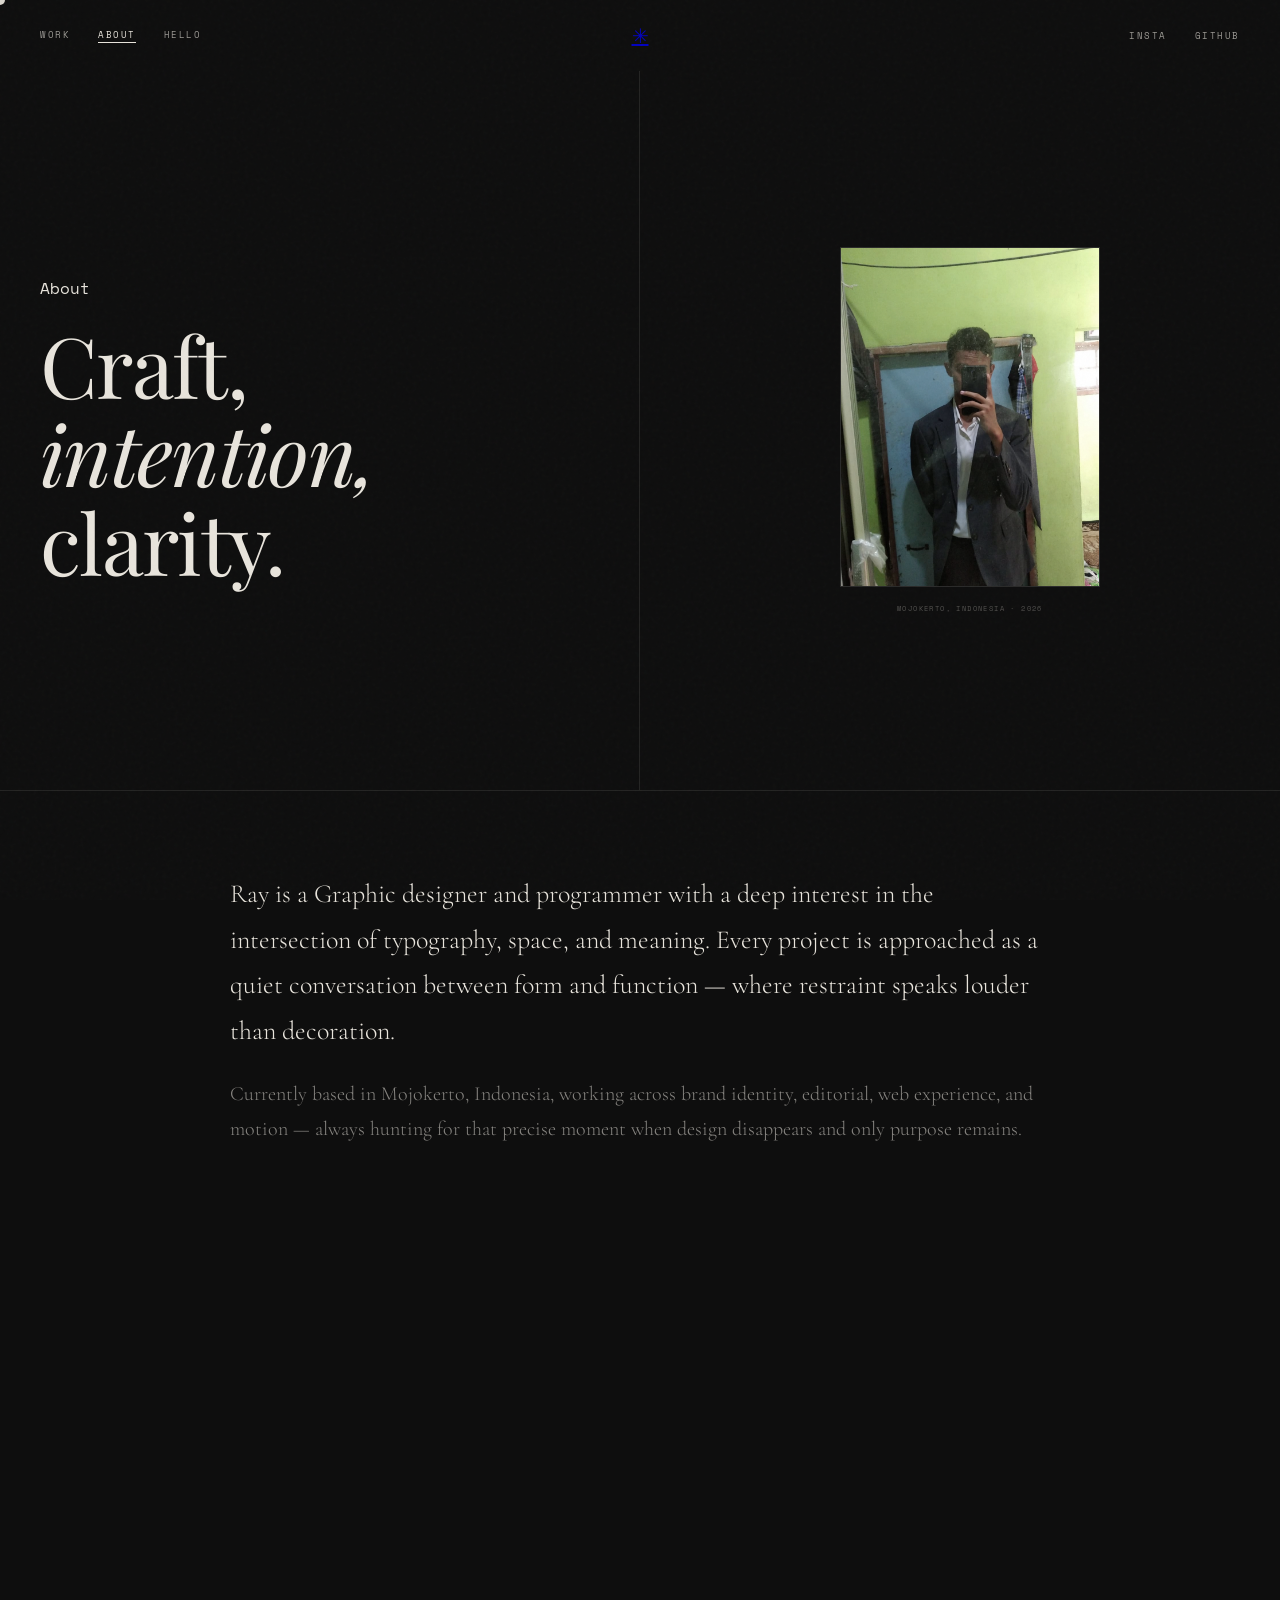
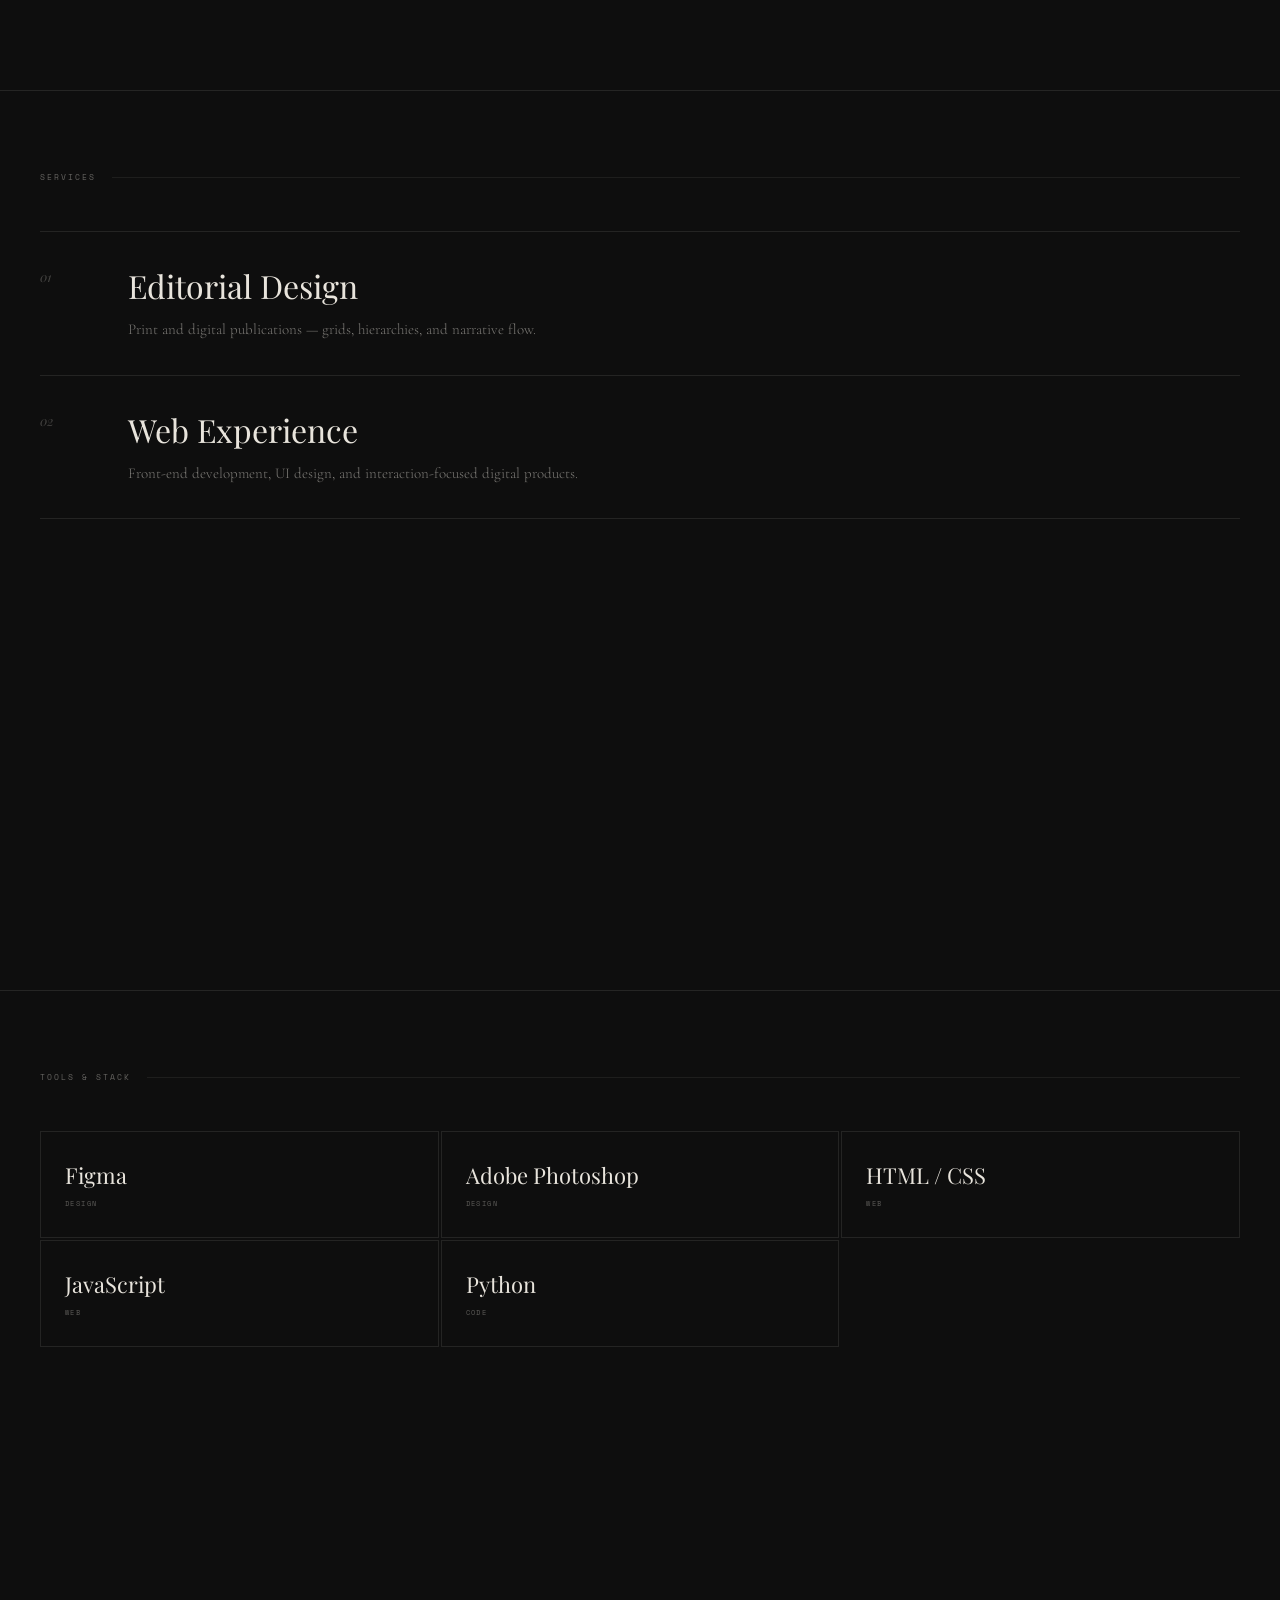
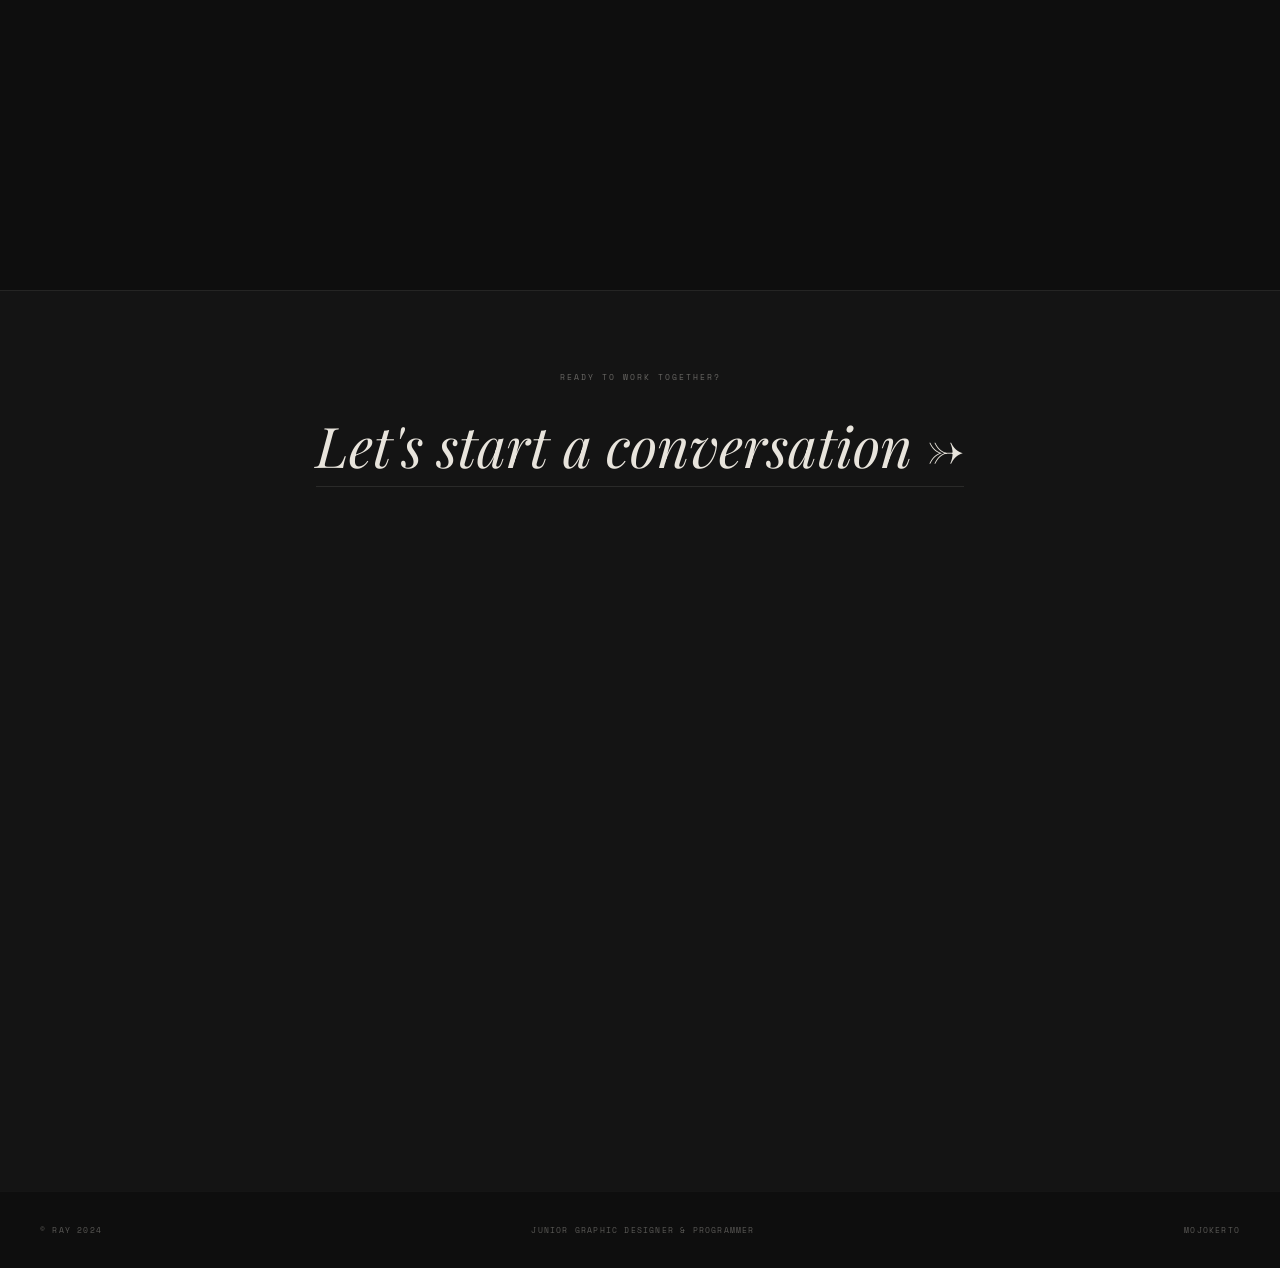
==== about.html @ fd2393e9 "publishing" ====
<!doctype html>
<html lang="en">
  <head>
    <meta charset="UTF-8" />
    <meta name="viewport" content="width=device-width, initial-scale=1.0" />
    <title>About — Ray · Visual Designer</title>
    <meta
      name="description"
      content="Ray is a junior graphic designer and programmer based in Mojokerto, Indonesia, fascinated by typography, space, and meaning."
    />
    <link
      href="https://fonts.googleapis.com/css2?family=Playfair+Display:ital,wght@0,400;0,700;0,900;1,400;1,700&family=Cormorant+Garamond:ital,wght@0,300;0,400;0,600;1,300;1,400&family=Space+Mono:wght@400;700&display=swap"
      rel="stylesheet"
    />
    <link rel="stylesheet" href="css/style.css" />
    <link rel="stylesheet" href="css/about.css" />
  </head>

  <body>
    <div class="cursor" id="cursor"></div>

    <!-- ══ NAV ══ -->
    <nav>
      <div class="nav-group">
        <a class="nav-link" href="work.html">Work</a>
        <a class="nav-link active" href="about.html">About</a>
        <a class="nav-link" href="contact.html">Hello</a>
      </div>
      <a class="nav-center" href="index.html">✳</a>
      <div class="nav-group">
        <a
          class="nav-link"
          href="https://www.instagram.com/meofcrayy/"
          target="_blank"
          rel="noopener"
          >Insta</a
        >
        <a
          class="nav-link"
          href="https://github.com/pace-beepbeep"
          target="_blank"
          rel="noopener"
          >GitHub</a
        >
      </div>
    </nav>

    <!-- ══ INTRO ══ -->
    <header class="ab-intro">
      <div class="ab-intro-left">
        <span class="page-eyebrow">About</span>
        <h1 class="ab-title">Craft,<br /><em>intention,</em><br />clarity.</h1>
      </div>
      <div class="ab-intro-right">
        <div class="ab-portrait">
          <div class="ab-portrait-inner">
            <img
              class="ab-portrait-photo"
              src="images/myphoto.jpeg"
              alt="Ray — Junior Graphic Designer & Programmer"
              onerror="
                this.style.display = 'none';
                this.parentElement.classList.add('ab-portrait-fallback');
              "
            />
          </div>
          <div class="ab-portrait-caption">Mojokerto, Indonesia · 2026</div>
        </div>
      </div>
    </header>

    <!-- ══ BIO ══ -->
    <section class="ab-bio">
      <div class="ab-bio-inner">
        <p class="ab-statement">
          Ray is a Graphic designer and programmer with a deep interest in the
          intersection of typography, space, and meaning. Every project is
          approached as a quiet conversation between form and function — where
          restraint speaks louder than decoration.
        </p>
        <p class="ab-statement ab-statement--secondary">
          Currently based in Mojokerto, Indonesia, working across brand
          identity, editorial, web experience, and motion — always hunting for
          that precise moment when design disappears and only purpose remains.
        </p>
      </div>
    </section>

    <!-- ══ SERVICES ══ -->
    <section class="ab-services">
      <p class="section-label">Services</p>
      <ul class="ab-service-list">
        <li class="ab-service-item">
          <span class="ab-service-num">01</span>
          <div class="ab-service-body">
            <h2 class="ab-service-title">Editorial Design</h2>
            <p class="ab-service-desc">
              Print and digital publications — grids, hierarchies, and narrative
              flow.
            </p>
          </div>
        </li>
        <li class="ab-service-item">
          <span class="ab-service-num">02</span>
          <div class="ab-service-body">
            <h2 class="ab-service-title">Web Experience</h2>
            <p class="ab-service-desc">
              Front-end development, UI design, and interaction-focused digital
              products.
            </p>
          </div>
        </li>
      </ul>
    </section>

    <!-- ══ STACK ══ -->
    <section class="ab-stack">
      <p class="section-label">Tools &amp; Stack</p>
      <div class="ab-stack-grid">
        <div class="ab-stack-item">
          <span class="ab-stack-name">Figma</span>
          <span class="ab-stack-cat">Design</span>
        </div>
        <div class="ab-stack-item">
          <span class="ab-stack-name">Adobe Photoshop</span>
          <span class="ab-stack-cat">Design</span>
        </div>
        <div class="ab-stack-item">
          <span class="ab-stack-name">HTML / CSS</span>
          <span class="ab-stack-cat">Web</span>
        </div>
        <div class="ab-stack-item">
          <span class="ab-stack-name">JavaScript</span>
          <span class="ab-stack-cat">Web</span>
        </div>
        <div class="ab-stack-item">
          <span class="ab-stack-name">Python</span>
          <span class="ab-stack-cat">Code</span>
        </div>
      </div>
    </section>

    <!-- ══ CTA ══ -->
    <section class="ab-cta">
      <p class="ab-cta-label">Ready to work together?</p>
      <a class="ab-cta-link" href="contact.html"
        >Let's start a conversation →</a
      >
    </section>

    <!-- ══ FOOTER ══ -->
    <footer>
      <span>© Ray 2024</span>
      <span>Junior Graphic Designer &amp; Programmer</span>
      <span>Mojokerto</span>
    </footer>

    <script src="script/pages.js"></script>
  </body>
</html>
---- css/style.css ----
*, *::before, *::after {
    margin: 0; padding: 0; box-sizing: border-box;
  }

  :root {
    --bg: #0e0e0e;
    --bg-alt: #141414;
    --ink: #e8e4dc;
    --ink-muted: rgba(232,228,220,0.45);
    --ink-faint: rgba(232,228,220,0.1);
    --white: #1a1a1a;
    --serif: 'Playfair Display', Georgia, serif;
    --serif2: 'Cormorant Garamond', Georgia, serif;
    --mono: 'Space Mono', monospace;
  }

  html { scroll-behavior: smooth; }

  body {
    background: var(--bg);
    color: var(--ink);
    font-family: var(--mono);
    cursor: none;
    overflow-x: hidden;
  }

  /* ── CUSTOM CURSOR ── */
  .cursor {
    position: fixed;
    width: 10px; height: 10px;
    background: var(--ink);
    border-radius: 50%;
    pointer-events: none;
    transform: translate(-50%, -50%);
    transition: width 0.2s, height 0.2s, opacity 0.2s;
    z-index: 9999;
    mix-blend-mode: difference;
  }
  .cursor.expanded {
    width: 44px; height: 44px;
    background: transparent;
    border: 1px solid var(--ink);
  }

  /* ── GRAIN OVERLAY ── */
  body::after {
    content: '';
    position: fixed;
    inset: 0;
    background-image: url("data:image/svg+xml,%3Csvg viewBox='0 0 256 256' xmlns='http://www.w3.org/2000/svg'%3E%3Cfilter id='noise'%3E%3CfeTurbulence type='fractalNoise' baseFrequency='0.9' numOctaves='4' stitchTiles='stitch'/%3E%3C/filter%3E%3Crect width='100%25' height='100%25' filter='url(%23noise)' opacity='0.035'/%3E%3C/svg%3E");
    pointer-events: none;
    z-index: 9998;
    opacity: 0.6;
  }

  /* ── PAGE SECTIONS ── */
  section { min-height: 100vh; }

  /* ══════════════════════════════
     HERO
  ══════════════════════════════ */
  #hero {
    position: relative;
    display: flex;
    flex-direction: column;
    background: var(--bg);
    overflow: hidden;
  }

  /* NAV */
  nav {
    display: flex;
    justify-content: space-between;
    align-items: center;
    padding: 28px 40px;
    position: relative;
    z-index: 10;
    animation: fadeUp 1s 0.1s both;
  }
  .nav-group { display: flex; gap: 28px; }
  .nav-link {
    font-size: 8.5px;
    letter-spacing: 0.18em;
    text-transform: uppercase;
    color: var(--ink);
    text-decoration: none;
    opacity: 0.65;
    transition: opacity 0.25s;
  }
  .nav-link:hover { opacity: 1; }
  .nav-link.active {
    opacity: 1;
    border-bottom: 1px solid var(--ink);
    padding-bottom: 1px;
  }
  .nav-center {
    position: absolute;
    left: 50%;
    transform: translateX(-50%);
    font-size: 20px;
    line-height: 1;
    opacity: 0.8;
    animation: spin 20s linear infinite;
  }
  @keyframes spin { to { transform: translateX(-50%) rotate(360deg); } }

  /* EDITION LABEL */
  .edition-label {
    position: absolute;
    left: 40px;
    top: 50%;
    transform: translateY(-50%) rotate(180deg);
    font-size: 7.5px;
    letter-spacing: 0.2em;
    text-transform: uppercase;
    color: var(--ink);
    opacity: 0.35;
    writing-mode: vertical-lr;
    animation: fadeUp 1.2s 0.6s both;
  }

  /* HERO NAME */
  .hero-wrap {
    flex: 1;
    display: flex;
    align-items: center;
    justify-content: center;
    padding: 0 80px;
    position: relative;
  }
  .hero-name {
    font-family: var(--serif);
    font-size: clamp(110px, 22vw, 220px);
    font-weight: 900;
    letter-spacing: -0.03em;
    line-height: 0.85;
    color: var(--ink);
    position: relative;
    z-index: 2;
    animation: nameReveal 1.4s 0.3s cubic-bezier(0.16, 1, 0.3, 1) both;
    user-select: none;
  }
  .hero-name .outline-letter {
    -webkit-text-stroke: 1.5px var(--ink);
    color: transparent;
  }
  .hero-name sup {
    font-family: var(--mono);
    font-size: clamp(11px, 1.5vw, 17px);
    font-weight: 400;
    vertical-align: super;
    letter-spacing: 0.05em;
    opacity: 0.5;
    -webkit-text-stroke: 0;
    color: var(--ink);
  }

  /* Decorative line across hero */
  .hero-line {
    position: absolute;
    left: 0; right: 0;
    height: 1px;
    background: var(--ink-faint);
    top: 48%;
    z-index: 1;
    animation: expandLine 1.2s 0.8s ease both;
    transform-origin: center;
  }
  @keyframes expandLine { from { transform: scaleX(0); } to { transform: scaleX(1); } }

  /* BIO */
  .bio-strip {
    display: flex;
    justify-content: space-between;
    align-items: flex-end;
    padding: 20px 40px 32px;
    border-top: 1px solid var(--ink-faint);
    animation: fadeUp 1s 0.9s both;
  }
  .bio-text {
    font-size: 7.5px;
    letter-spacing: 0.1em;
    line-height: 2;
    text-transform: uppercase;
    opacity: 0.55;
    max-width: 300px;
  }
  .bio-right { text-align: right; }
  .scroll-hint {
    font-size: 7.5px;
    letter-spacing: 0.15em;
    text-transform: uppercase;
    opacity: 0.35;
    display: flex;
    align-items: center;
    gap: 8px;
  }
  .scroll-hint::after {
    content: '';
    display: block;
    width: 28px; height: 1px;
    background: var(--ink);
    opacity: 0.4;
  }

  /* ══════════════════════════════
     WORK SECTION
  ══════════════════════════════ */
  #work {
    background: var(--ink);
    color: var(--white);
    padding: 80px 40px;
    min-height: auto;
  }
  .section-label {
    font-size: 8px;
    letter-spacing: 0.25em;
    text-transform: uppercase;
    opacity: 0.4;
    margin-bottom: 48px;
    display: flex;
    align-items: center;
    gap: 16px;
  }
  .section-label::after {
    content: '';
    flex: 1;
    height: 1px;
    background: currentColor;
    opacity: 0.2;
  }

  .work-grid {
    display: grid;
    grid-template-columns: repeat(3, 1fr);
    gap: 2px;
  }
  .work-item {
    position: relative;
    aspect-ratio: 4/3;
    overflow: hidden;
    background: #1a1a1a;
    cursor: none;
  }
  .work-item:hover .work-overlay { opacity: 1; }
  .work-item:hover .work-img { transform: scale(1.04); }
  .work-img {
    width: 100%; height: 100%;
    object-fit: cover;
    display: block;
    transition: transform 0.6s cubic-bezier(0.16,1,0.3,1);
    background: linear-gradient(135deg, #1c1c1c 0%, #333 100%);
  }
  .work-placeholder {
    width: 100%; height: 100%;
    display: flex;
    align-items: center;
    justify-content: center;
    transition: transform 0.6s cubic-bezier(0.16,1,0.3,1);
  }
  .work-placeholder-inner {
    font-family: var(--serif);
    font-style: italic;
    font-size: 13px;
    color: rgba(255,255,255,0.15);
    letter-spacing: 0.1em;
  }
  .work-overlay {
    position: absolute;
    inset: 0;
    background: rgba(14,14,14,0.85);
    display: flex;
    flex-direction: column;
    justify-content: flex-end;
    padding: 24px;
    opacity: 0;
    transition: opacity 0.35s;
  }
  .work-title {
    font-family: var(--serif);
    font-size: 22px;
    font-weight: 400;
    color: var(--white);
    margin-bottom: 6px;
  }
  .work-tag {
    font-size: 8px;
    letter-spacing: 0.2em;
    text-transform: uppercase;
    opacity: 0.5;
  }

  /* Certificate image inside work-item */
  .cert-img {
    width: 100%; height: 100%;
    object-fit: cover;
    display: block;
    transition: transform 0.6s cubic-bezier(0.16,1,0.3,1);
  }
  .cert-item:hover .cert-img { transform: scale(1.04); }

  /* Broken image fallback */
  .cert-broken {
    background: linear-gradient(135deg, #1c1c1c 0%, #2a2a2a 100%);
    display: flex; align-items: center; justify-content: center;
  }
  .cert-broken::after {
    content: 'Gambar tidak ditemukan';
    font-size: 8px;
    letter-spacing: 0.15em;
    text-transform: uppercase;
    color: rgba(232,228,220,0.2);
  }

  /* Cert overlay text overrides */
  .cert-overlay .work-title {
    color: #ffffff;
    font-weight: 700;
  }
  .cert-overlay .work-tag {
    color: #ffffff;
    opacity: 0.75;
  }

  /* Cert overlay extras */
  .cert-num {
    font-family: var(--serif);
    font-style: italic;
    font-size: 11px;
    opacity: 0.3;
    margin-bottom: auto;
    display: block;
  }
  .cert-view-hint {
    font-size: 7px;
    letter-spacing: 0.18em;
    text-transform: uppercase;
    opacity: 0.4;
    margin-top: 6px;
    display: block;
  }

  /* Empty state */
  .cert-empty {
    text-align: center;
    padding: 64px 40px;
    font-size: 8px;
    letter-spacing: 0.18em;
    text-transform: uppercase;
    opacity: 0.3;
  }
  .cert-empty code {
    font-family: var(--mono);
    background: var(--ink-faint);
    padding: 2px 6px;
    border-radius: 2px;
    opacity: 1;
  }

  /* ══════════════════════════════
     LIGHTBOX
  ══════════════════════════════ */
  .lightbox {
    position: fixed;
    inset: 0;
    background: rgba(10,10,10,0.96);
    z-index: 10000;
    display: flex;
    align-items: center;
    justify-content: center;
    opacity: 0;
    pointer-events: none;
    transition: opacity 0.35s;
    backdrop-filter: blur(6px);
  }
  .lightbox.active {
    opacity: 1;
    pointer-events: all;
  }
  .lightbox-close {
    position: absolute;
    top: 28px; right: 36px;
    background: none;
    border: 1px solid var(--ink-faint);
    color: var(--ink);
    font-size: 14px;
    width: 40px; height: 40px;
    border-radius: 50%;
    cursor: none;
    display: flex; align-items: center; justify-content: center;
    transition: border-color 0.25s, opacity 0.25s;
    opacity: 0.5;
  }
  .lightbox-close:hover { opacity: 1; border-color: var(--ink); }
  .lightbox-inner {
    display: flex;
    flex-direction: column;
    align-items: center;
    gap: 24px;
    max-width: min(90vw, 900px);
    max-height: 90vh;
    animation: fadeUp 0.4s cubic-bezier(0.16,1,0.3,1);
  }
  .lightbox-img {
    max-width: 100%;
    max-height: 70vh;
    object-fit: contain;
    border: 1px solid var(--ink-faint);
    display: block;
  }
  .lightbox-caption { text-align: center; }
  .lightbox-title {
    font-family: var(--serif);
    font-size: 20px;
    font-weight: 400;
    letter-spacing: -0.01em;
    margin-bottom: 6px;
  }
  .lightbox-tag {
    font-size: 7.5px;
    letter-spacing: 0.2em;
    text-transform: uppercase;
    opacity: 0.4;
  }

  /* ══════════════════════════════
     SKILLS SECTION
  ══════════════════════════════ */
  #skills {
    background: var(--bg);
    padding: 80px 40px;
    min-height: auto;
    border-top: 1px solid var(--ink-faint);
  }
  .skill-section-label {
    color: var(--ink);
    margin-bottom: 56px;
  }
  .skills-grid {
    display: grid;
    grid-template-columns: repeat(4, 1fr);
    gap: 2px;
  }
  .skill-card {
    position: relative;
    display: flex;
    flex-direction: column;
    align-items: center;
    justify-content: center;
    gap: 16px;
    padding: 48px 24px;
    border: 1px solid var(--ink-faint);
    background: var(--bg-alt);
    cursor: none;
    overflow: hidden;
    transition: border-color 0.35s, background 0.35s;
  }
  .skill-card::before {
    content: attr(data-skill);
    position: absolute;
    bottom: -10px;
    right: -4px;
    font-family: var(--serif);
    font-style: italic;
    font-size: 64px;
    font-weight: 700;
    color: var(--ink);
    opacity: 0.03;
    letter-spacing: -0.04em;
    pointer-events: none;
    transition: opacity 0.4s, transform 0.4s;
    transform: translateY(6px);
  }
  .skill-card:hover::before {
    opacity: 0.07;
    transform: translateY(0);
  }
  .skill-card:hover {
    border-color: rgba(232,228,220,0.2);
    background: #181818;
  }
  .skill-card:hover .skill-icon-wrap {
    transform: translateY(-4px);
  }
  .skill-icon-wrap {
    width: 52px;
    height: 52px;
    display: flex;
    align-items: center;
    justify-content: center;
    border: 1px solid var(--ink-faint);
    border-radius: 2px;
    padding: 12px;
    transition: transform 0.4s cubic-bezier(0.16,1,0.3,1), border-color 0.35s;
    background: rgba(232,228,220,0.03);
  }
  .skill-card:hover .skill-icon-wrap {
    border-color: rgba(232,228,220,0.25);
  }
  .skill-svg {
    width: 100%;
    height: 100%;
    color: var(--ink);
    opacity: 0.7;
    transition: opacity 0.3s;
  }
  .skill-card:hover .skill-svg {
    opacity: 1;
  }
  .skill-name {
    font-family: var(--serif);
    font-size: 15px;
    font-weight: 400;
    color: var(--ink);
    letter-spacing: 0.03em;
    position: relative;
    z-index: 1;
  }
  .skill-tag {
    font-size: 7px;
    letter-spacing: 0.22em;
    text-transform: uppercase;
    color: var(--ink);
    opacity: 0.3;
    position: relative;
    z-index: 1;
  }

  /* ══════════════════════════════
     ABOUT SECTION
  ══════════════════════════════ */
  #about {
    background: var(--bg-alt);
    display: grid;
    grid-template-columns: 1fr 1fr;
    min-height: 80vh;
  }
  .about-left {
    padding: 80px 60px 80px 40px;
    border-right: 1px solid var(--ink-faint);
    display: flex;
    flex-direction: column;
    justify-content: center;
  }
  .about-heading {
    font-family: var(--serif);
    font-size: clamp(42px, 6vw, 72px);
    font-weight: 400;
    line-height: 1.05;
    letter-spacing: -0.02em;
    margin-bottom: 32px;
  }
  .about-heading em { font-style: italic; }
  .about-body {
    font-family: var(--serif2);
    font-size: 17px;
    line-height: 1.85;
    color: rgba(232,228,220,0.65);
    font-weight: 300;
    max-width: 420px;
  }
  .about-right {
    padding: 80px 40px 80px 60px;
    display: flex;
    flex-direction: column;
    justify-content: space-between;
  }
  .skills-list { list-style: none; }
  .skills-list li {
    display: flex;
    justify-content: space-between;
    align-items: center;
    padding: 16px 0;
    border-bottom: 1px solid var(--ink-faint);
    font-size: 8.5px;
    letter-spacing: 0.15em;
    text-transform: uppercase;
  }
  .skills-list li:first-child { border-top: 1px solid var(--ink-faint); }
  .skill-num {
    font-family: var(--serif);
    font-size: 11px;
    font-style: italic;
    opacity: 0.3;
  }
  .about-cta {
    display: inline-flex;
    align-items: center;
    gap: 12px;
    font-size: 8.5px;
    letter-spacing: 0.2em;
    text-transform: uppercase;
    color: var(--ink);
    text-decoration: none;
    border-bottom: 1px solid var(--ink);
    padding-bottom: 4px;
    align-self: flex-start;
    transition: opacity 0.2s;
  }
  .about-cta:hover { opacity: 0.5; }

  /* ══════════════════════════════
     CONTACT SECTION
  ══════════════════════════════ */
  #contact {
    background: var(--bg);
    padding: 100px 40px;
    display: flex;
    flex-direction: column;
    align-items: center;
    justify-content: center;
    text-align: center;
    min-height: 60vh;
    border-top: 1px solid var(--ink-faint);
  }
  .contact-eyebrow {
    font-size: 8px;
    letter-spacing: 0.25em;
    text-transform: uppercase;
    opacity: 0.4;
    margin-bottom: 24px;
  }
  .contact-heading {
    font-family: var(--serif);
    font-size: clamp(40px, 7vw, 88px);
    font-weight: 400;
    font-style: italic;
    letter-spacing: -0.02em;
    line-height: 1;
    margin-bottom: 40px;
  }
  .contact-email {
    font-size: 9px;
    letter-spacing: 0.25em;
    text-transform: uppercase;
    opacity: 0.5;
    text-decoration: none;
    color: var(--ink);
    border-bottom: 1px solid currentColor;
    padding-bottom: 2px;
    transition: opacity 0.2s;
  }
  .contact-email:hover { opacity: 1; }

  .contact-cta-page {
    display: inline-block;
    margin-top: 32px;
    font-size: 8px;
    letter-spacing: 0.22em;
    text-transform: uppercase;
    opacity: 0.35;
    color: var(--ink);
    text-decoration: none;
    transition: opacity 0.2s;
  }
  .contact-cta-page:hover { opacity: 0.7; }

  /* FOOTER */
  footer {
    padding: 32px 40px;
    display: flex;
    justify-content: space-between;
    align-items: center;
    border-top: 1px solid var(--ink-faint);
    font-size: 8px;
    letter-spacing: 0.15em;
    text-transform: uppercase;
    opacity: 0.35;
  }

  /* ── ANIMATIONS ── */
  @keyframes fadeUp {
    from { opacity: 0; transform: translateY(20px); }
    to   { opacity: 1; transform: translateY(0); }
  }
  @keyframes nameReveal {
    from { opacity: 0; transform: translateY(40px) skewY(2deg); }
    to   { opacity: 1; transform: translateY(0) skewY(0); }
  }

  /* ── RESPONSIVE ── */
  @media (max-width: 768px) {
    nav { padding: 20px 20px; }
    .nav-group { gap: 16px; }
    .hero-wrap { padding: 0 20px; }
    .hero-name { font-size: clamp(80px, 20vw, 140px); }
    .bio-strip { flex-direction: column; gap: 12px; padding: 16px 20px 24px; }
    .work-grid { grid-template-columns: 1fr; }
    #about { grid-template-columns: 1fr; }
    .about-left { padding: 60px 20px 40px; border-right: none; border-bottom: 1px solid var(--ink-faint); }
    .about-right { padding: 40px 20px 60px; }
    #work { padding: 60px 20px; }
    #skills { padding: 60px 20px; }
    .skills-grid { grid-template-columns: repeat(2, 1fr); }
    .skill-card { padding: 36px 16px; }
    #contact { padding: 60px 20px; }
    footer { padding: 24px 20px; flex-direction: column; gap: 8px; }
    .edition-label { display: none; }
  }
---- css/about.css ----
/* ══════════════════════════════
   ABOUT PAGE
══════════════════════════════ */

/* Intro split */
.ab-intro {
  display: grid;
  grid-template-columns: 1fr 1fr;
  min-height: 80vh;
  border-bottom: 1px solid var(--ink-faint);
  animation: fadeUp 0.9s 0.2s both;
}
.ab-intro-left {
  padding: 60px 60px 60px 40px;
  border-right: 1px solid var(--ink-faint);
  display: flex;
  flex-direction: column;
  justify-content: center;
}
.ab-title {
  font-family: var(--serif);
  font-size: clamp(48px, 7vw, 84px);
  font-weight: 400;
  line-height: 1.05;
  letter-spacing: -0.02em;
  margin-top: 20px;
}
.ab-title em { font-style: italic; }

.ab-intro-right {
  padding: 60px 40px 60px 60px;
  display: flex;
  align-items: center;
  justify-content: center;
}
.ab-portrait {
  display: flex;
  flex-direction: column;
  align-items: center;
  gap: 16px;
}
.ab-portrait-inner {
  width: 260px;
  height: 340px;
  border: 1px solid var(--ink-faint);
  background: var(--bg-alt);
  display: flex;
  align-items: center;
  justify-content: center;
  position: relative;
  overflow: hidden;
  transition: border-color 0.3s;
}
.ab-portrait-inner::before {
  content: '';
  position: absolute;
  inset: -1px;
  background: linear-gradient(145deg, rgba(232,228,220,0.04) 0%, transparent 60%);
}
.ab-portrait-inner:hover { border-color: rgba(232,228,220,0.3); }

/* Foto portait */
.ab-portrait-photo {
  width: 100%;
  height: 100%;
  object-fit: cover;
  object-position: center;
  display: block;
  transition: transform 0.6s cubic-bezier(0.16,1,0.3,1), filter 0.4s;
  filter: grayscale(20%);
}
.ab-portrait-inner:hover .ab-portrait-photo {
  transform: scale(1.04);
  filter: grayscale(0%);
}

/* Fallback jika foto gagal dimuat */
.ab-portrait-fallback {
  background: var(--bg-alt);
}
.ab-portrait-fallback::after {
  content: 'Ray';
  font-family: var(--serif);
  font-size: 64px;
  font-weight: 900;
  color: transparent;
  -webkit-text-stroke: 1px rgba(232,228,220,0.15);
  display: flex;
  align-items: center;
  justify-content: center;
  width: 100%;
  height: 100%;
}

/* Hapus style lama ab-portrait-text jika masih ada */
.ab-portrait-text { display: none; }

.ab-portrait-caption {
  font-size: 7px;
  letter-spacing: 0.2em;
  text-transform: uppercase;
  opacity: 0.3;
}

/* Bio section */
.ab-bio {
  padding: 80px 40px;
  border-bottom: 1px solid var(--ink-faint);
}
.ab-bio-inner {
  max-width: 820px;
  margin: 0 auto;
  display: flex;
  flex-direction: column;
  gap: 24px;
}
.ab-statement {
  font-family: var(--serif2);
  font-size: clamp(18px, 2.4vw, 26px);
  line-height: 1.75;
  font-weight: 300;
  color: var(--ink);
}
.ab-statement--secondary {
  color: rgba(232,228,220,0.55);
  font-size: clamp(16px, 2vw, 20px);
}

/* Services */
.ab-services {
  padding: 80px 40px;
  border-bottom: 1px solid var(--ink-faint);
}
.ab-service-list {
  list-style: none;
}
.ab-service-item {
  display: flex;
  gap: 60px;
  align-items: flex-start;
  padding: 32px 0;
  border-bottom: 1px solid var(--ink-faint);
  opacity: 0;
  transform: translateY(18px);
  transition: opacity 0.7s cubic-bezier(0.16,1,0.3,1), transform 0.7s cubic-bezier(0.16,1,0.3,1);
}
.ab-service-item:first-child { border-top: 1px solid var(--ink-faint); }
.ab-service-item.visible { opacity: 1; transform: translateY(0); }
.ab-service-num {
  font-family: var(--serif);
  font-style: italic;
  font-size: 13px;
  opacity: 0.25;
  min-width: 28px;
  padding-top: 4px;
}
.ab-service-body { flex:1; }
.ab-service-title {
  font-family: var(--serif);
  font-size: clamp(20px, 3vw, 32px);
  font-weight: 400;
  margin-bottom: 10px;
}
.ab-service-desc {
  font-family: var(--serif2);
  font-size: 15px;
  line-height: 1.7;
  color: rgba(232,228,220,0.5);
  font-weight: 300;
  max-width: 500px;
}

/* Stack */
.ab-stack {
  padding: 80px 40px;
  border-bottom: 1px solid var(--ink-faint);
}
.ab-stack-grid {
  display: grid;
  grid-template-columns: repeat(3, 1fr);
  gap: 2px;
}
.ab-stack-item {
  display: flex;
  flex-direction: column;
  padding: 28px 24px;
  border: 1px solid var(--ink-faint);
  gap: 8px;
  transition: background 0.3s;
  opacity: 0;
  transform: translateY(16px);
  transition: opacity 0.6s ease, transform 0.6s ease, background 0.3s;
}
.ab-stack-item:hover { background: rgba(232,228,220,0.03); }
.ab-stack-item.visible { opacity: 1; transform: translateY(0); }
.ab-stack-name {
  font-family: var(--serif);
  font-size: 22px;
  font-weight: 400;
}
.ab-stack-cat {
  font-size: 7px;
  letter-spacing: 0.2em;
  text-transform: uppercase;
  opacity: 0.35;
}

/* CTA */
.ab-cta {
  padding: 80px 40px;
  text-align: center;
  display: flex;
  flex-direction: column;
  align-items: center;
  gap: 24px;
  background: var(--bg-alt);
}
.ab-cta-label {
  font-size: 8px;
  letter-spacing: 0.25em;
  text-transform: uppercase;
  opacity: 0.4;
}
.ab-cta-link {
  font-family: var(--serif);
  font-size: clamp(28px, 5vw, 56px);
  font-weight: 400;
  font-style: italic;
  color: var(--ink);
  text-decoration: none;
  border-bottom: 1px solid var(--ink-faint);
  padding-bottom: 4px;
  transition: opacity 0.25s;
}
.ab-cta-link:hover { opacity: 0.5; }

@media (max-width: 768px) {
  .ab-intro { grid-template-columns: 1fr; min-height: auto; }
  .ab-intro-left { padding: 60px 20px 40px; border-right: none; border-bottom: 1px solid var(--ink-faint); }
  .ab-intro-right { padding: 40px 20px 60px; }
  .ab-bio { padding: 60px 20px; }
  .ab-services { padding: 60px 20px; }
  .ab-service-item { gap: 24px; flex-direction: column; }
  .ab-stack { padding: 60px 20px; }
  .ab-stack-grid { grid-template-columns: 1fr 1fr; }
  .ab-cta { padding: 60px 20px; }
}
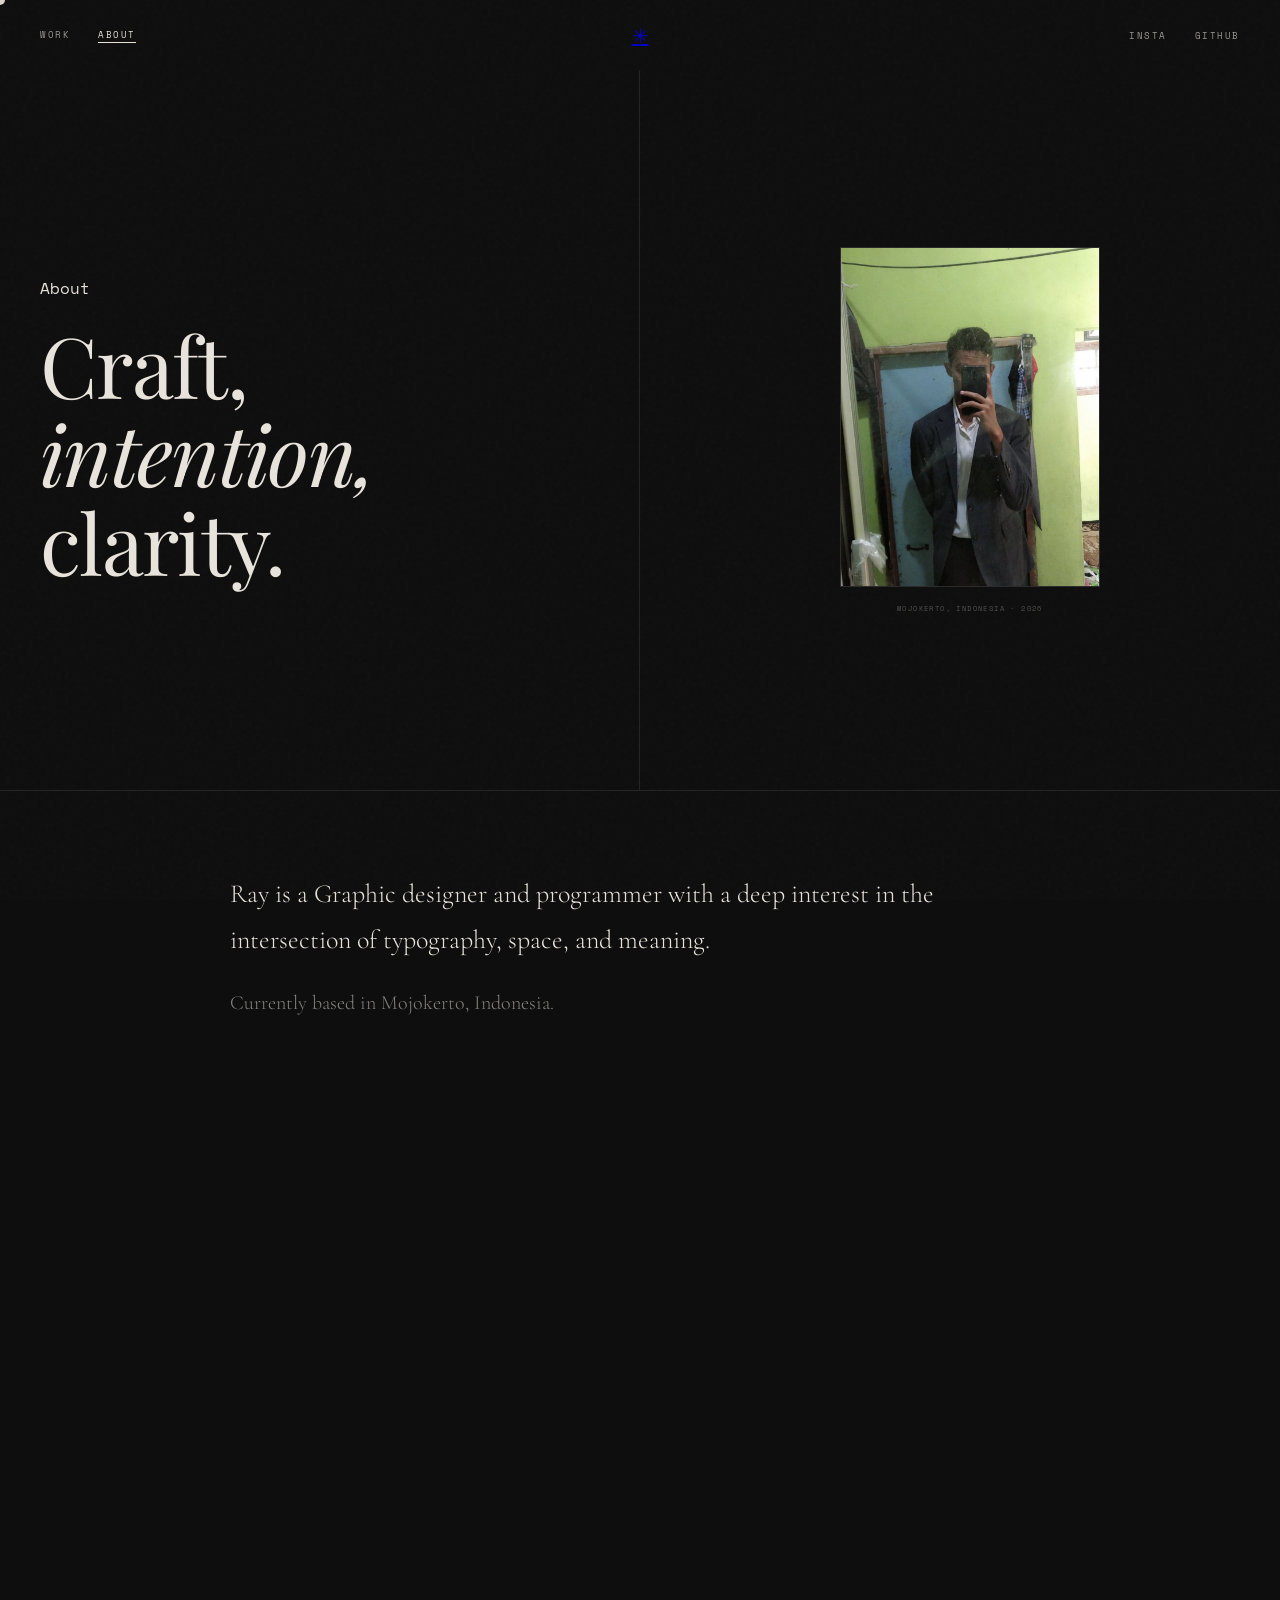
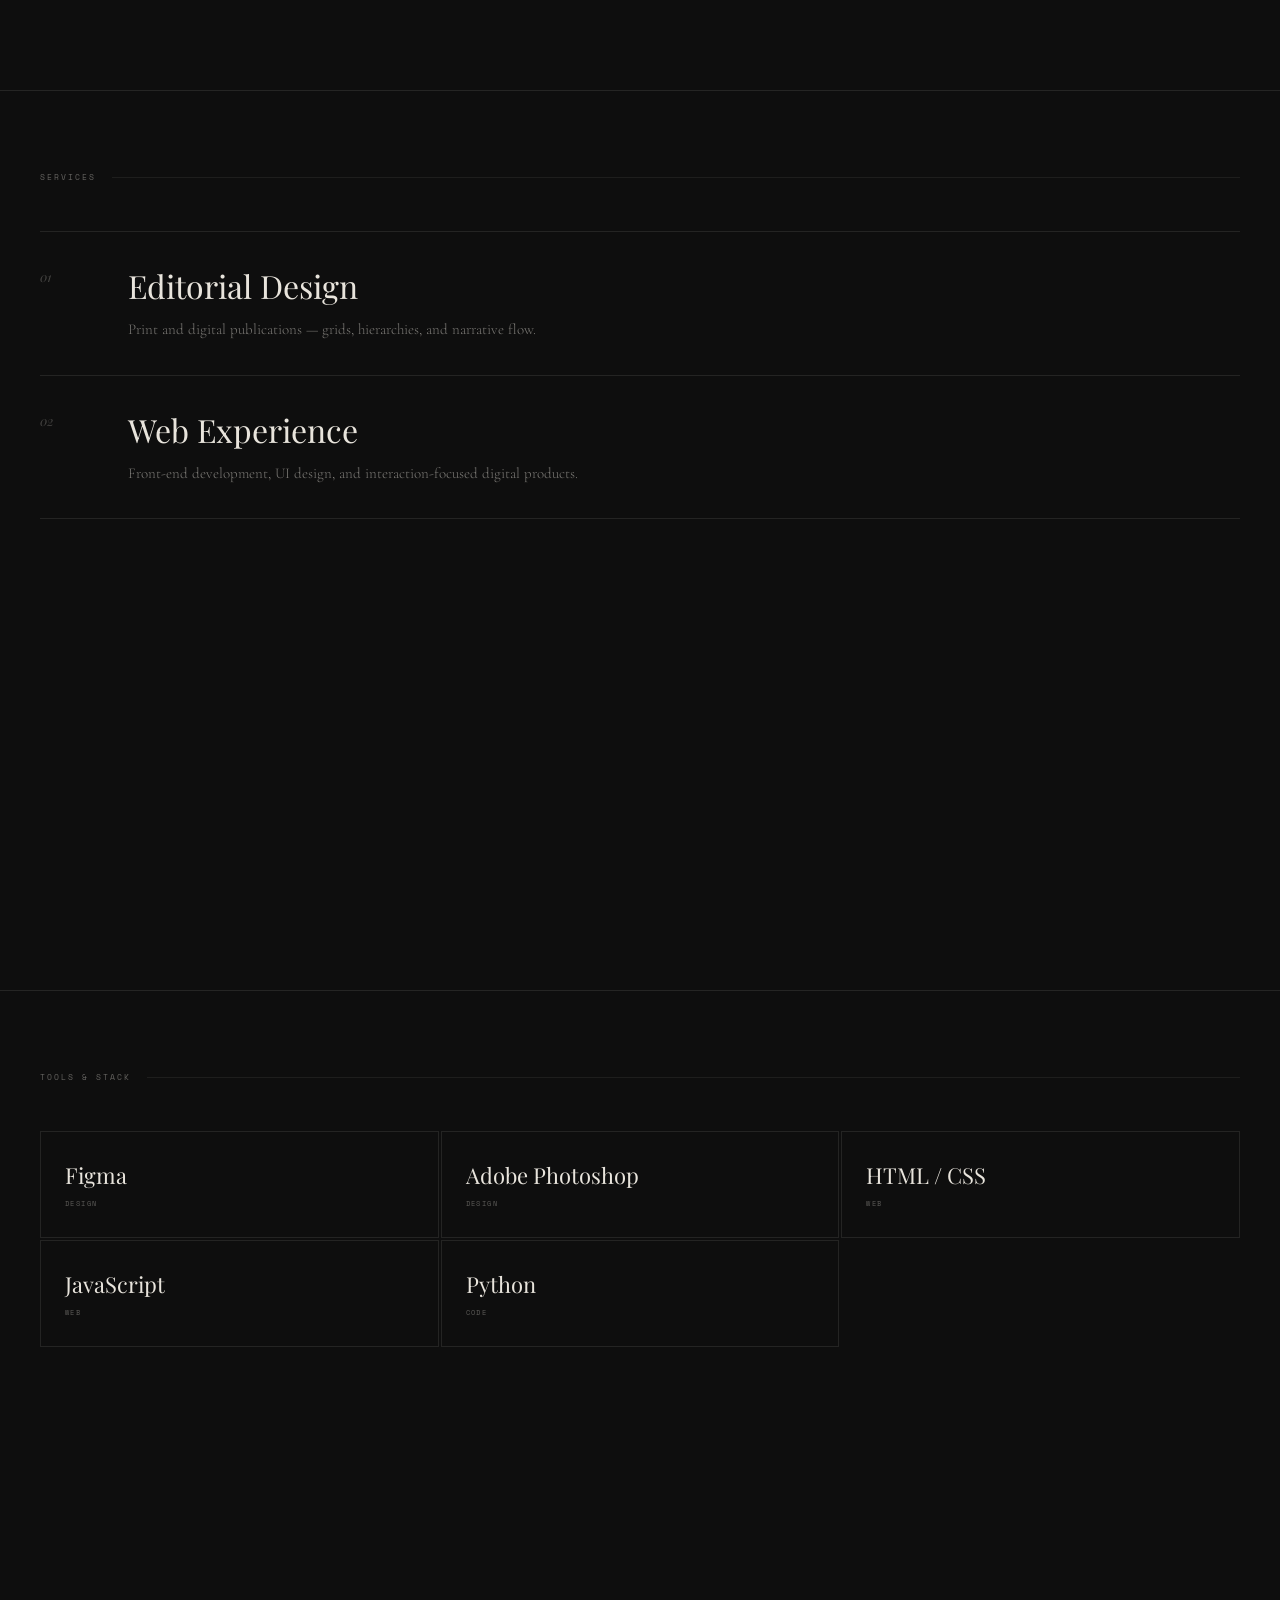
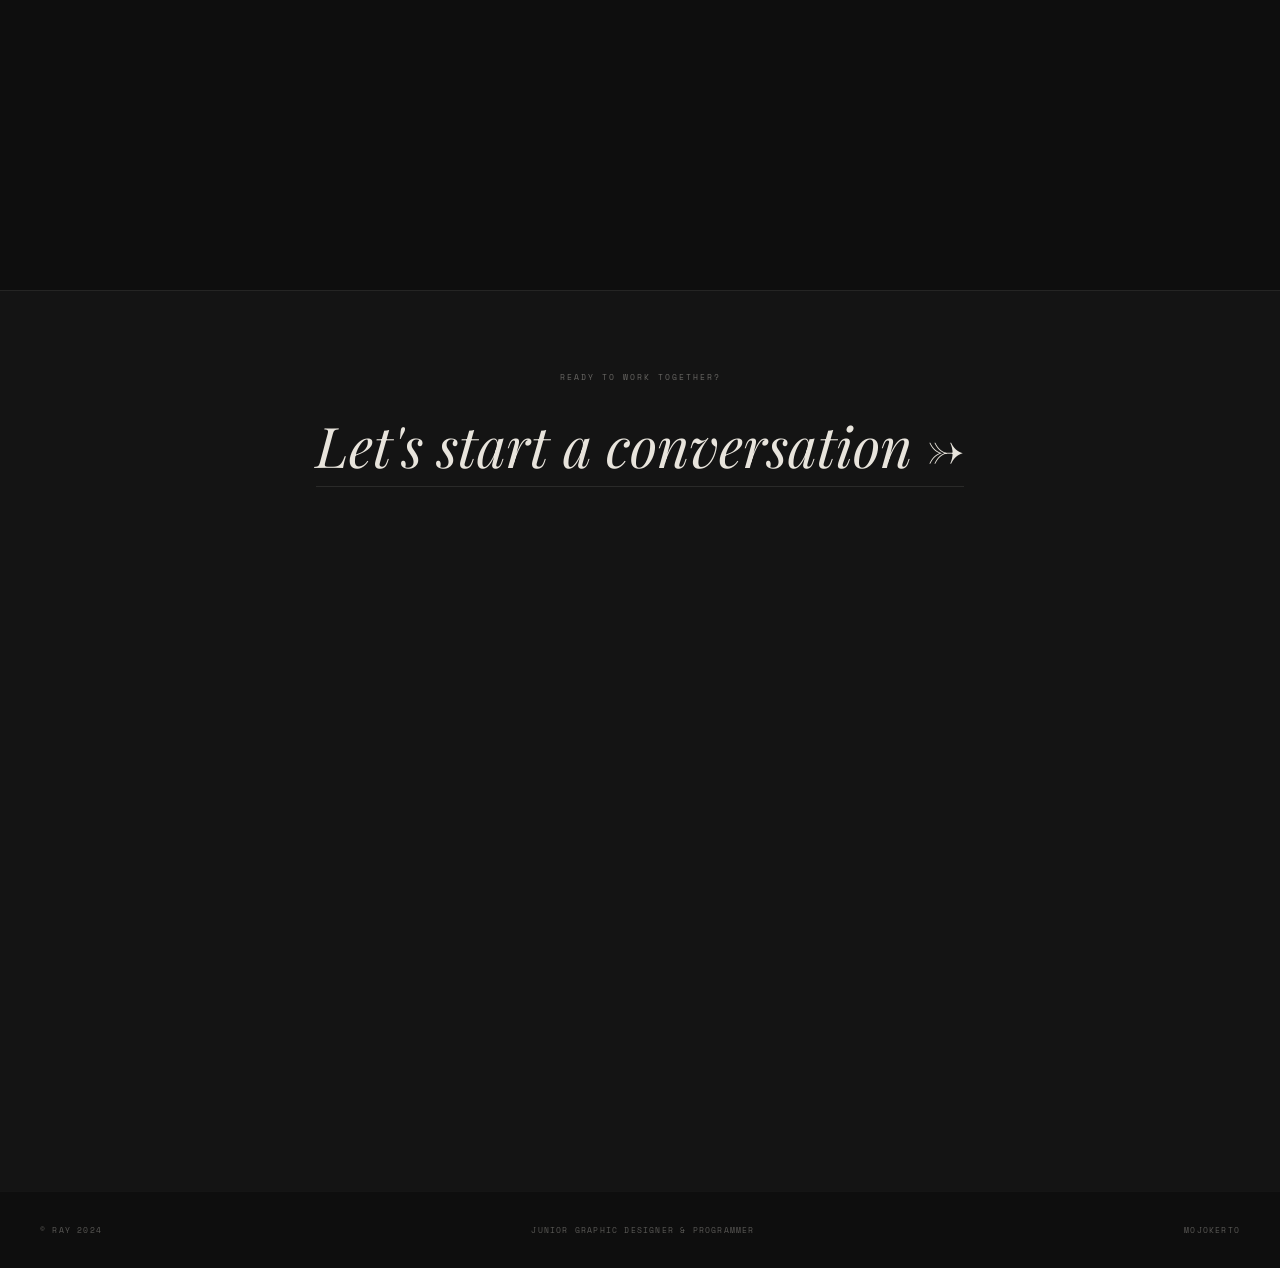
==== commit 5368925d: "little revision" ====
--- a/about.html
+++ b/about.html
@@ -24,7 +24,6 @@
       <div class="nav-group">
         <a class="nav-link" href="work.html">Work</a>
         <a class="nav-link active" href="about.html">About</a>
-        <a class="nav-link" href="contact.html">Hello</a>
       </div>
       <a class="nav-center" href="index.html">✳</a>
       <div class="nav-group">
@@ -74,14 +73,10 @@
       <div class="ab-bio-inner">
         <p class="ab-statement">
           Ray is a Graphic designer and programmer with a deep interest in the
-          intersection of typography, space, and meaning. Every project is
-          approached as a quiet conversation between form and function — where
-          restraint speaks louder than decoration.
+          intersection of typography, space, and meaning.
         </p>
         <p class="ab-statement ab-statement--secondary">
-          Currently based in Mojokerto, Indonesia, working across brand
-          identity, editorial, web experience, and motion — always hunting for
-          that precise moment when design disappears and only purpose remains.
+          Currently based in Mojokerto, Indonesia.
         </p>
       </div>
     </section>
